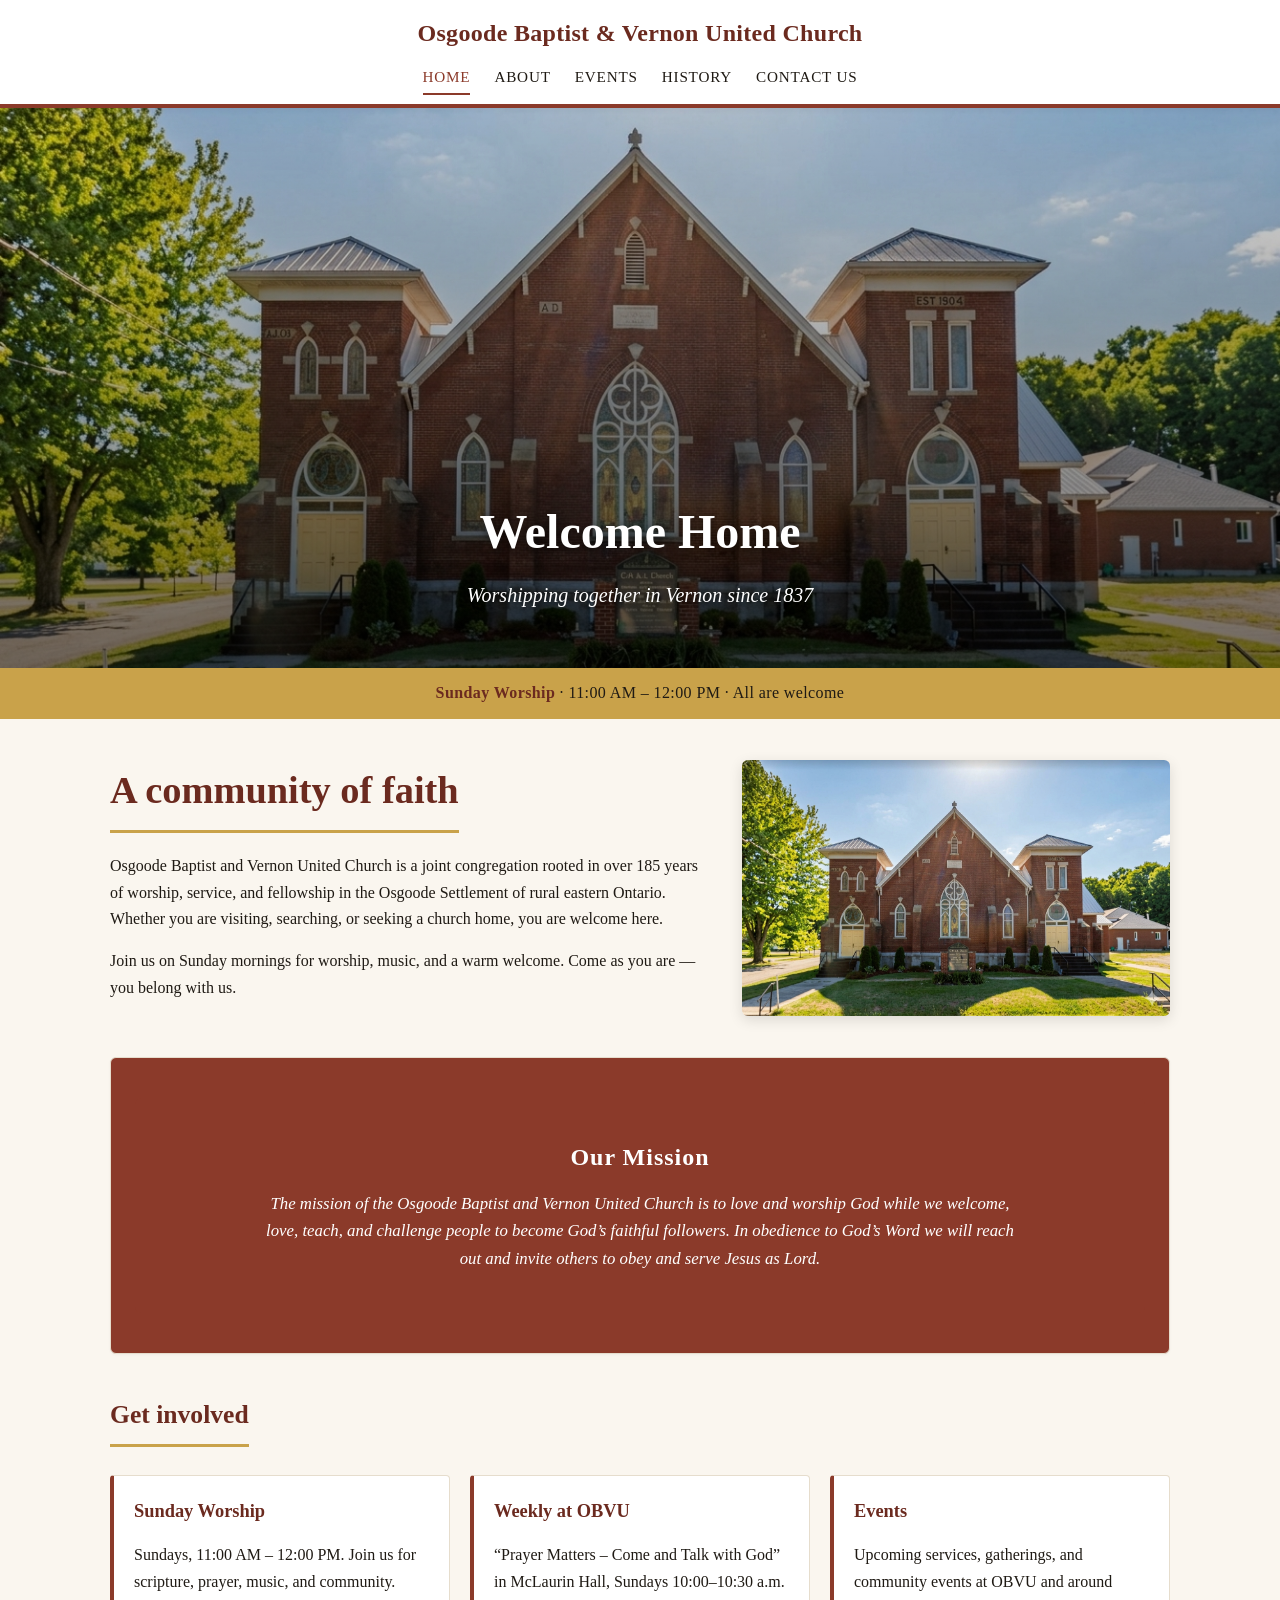
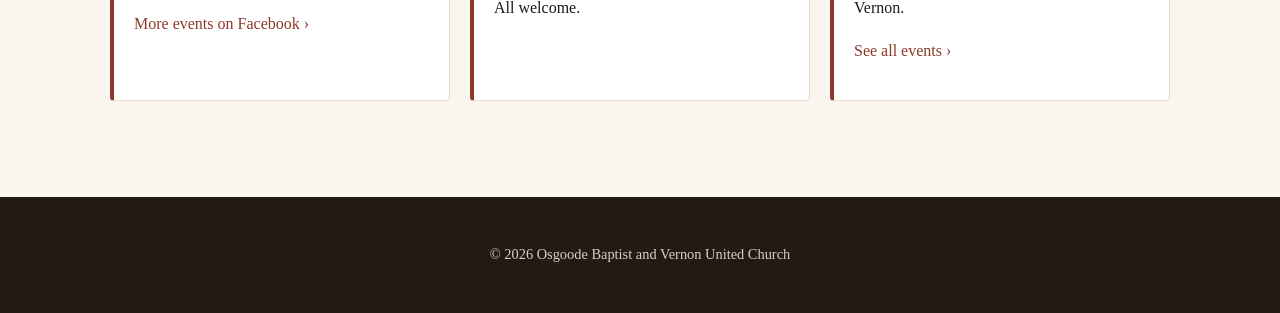
==== index.html @ bcb89e0e "." ====
<!DOCTYPE html>
<html lang="en">
<head>
<meta charset="UTF-8">
<meta name="viewport" content="width=device-width, initial-scale=1.0">
<title>Osgoode Baptist and Vernon United Church</title>
<meta name="description" content="Osgoode Baptist and Vernon United Church — a welcoming joint congregation in Vernon, Ontario serving since 1837. Sunday worship 11:00 AM – 12:00 PM. All are welcome.">
<meta name="keywords" content="Osgoode Baptist Church, Vernon United Church, Vernon Ontario church, OBVU, joint Baptist United congregation, Sunday worship Vernon, churches Osgoode">
<link rel="canonical" href="https://osgoode-baptist-and-vernon-united.github.io/">
<link rel="stylesheet" href="assets/css/styles.css">
<link rel="icon" type="image/png" href="assets/images/logo.png">

<meta property="og:type" content="website">
<meta property="og:site_name" content="Osgoode Baptist and Vernon United Church">
<meta property="og:title" content="Osgoode Baptist and Vernon United Church">
<meta property="og:description" content="A welcoming joint Baptist and United Church congregation in Vernon, Ontario, serving since 1837. Sunday worship 11:00 AM – 12:00 PM.">
<meta property="og:url" content="https://osgoode-baptist-and-vernon-united.github.io/">
<meta property="og:image" content="https://osgoode-baptist-and-vernon-united.github.io/assets/images/obvu_church.png">
<meta property="og:locale" content="en_CA">

<meta name="twitter:card" content="summary_large_image">
<meta name="twitter:title" content="Osgoode Baptist and Vernon United Church">
<meta name="twitter:description" content="A welcoming joint Baptist and United Church congregation in Vernon, Ontario. Sunday worship 11:00 AM – 12:00 PM.">
<meta name="twitter:image" content="https://osgoode-baptist-and-vernon-united.github.io/assets/images/obvu_church.png">

<script type="application/ld+json">
{
  "@context": "https://schema.org",
  "@type": "Church",
  "name": "Osgoode Baptist and Vernon United Church",
  "alternateName": "OBVU",
  "url": "https://osgoode-baptist-and-vernon-united.github.io/",
  "image": "https://osgoode-baptist-and-vernon-united.github.io/assets/images/obvu_church.png",
  "description": "A welcoming joint Baptist and United Church congregation in Vernon, Ontario, serving since 1837.",
  "foundingDate": "1837",
  "address": {
    "@type": "PostalAddress",
    "streetAddress": "8674 Ottawa Regional Rd 31",
    "addressLocality": "Vernon",
    "addressRegion": "ON",
    "postalCode": "K0A 3J0",
    "addressCountry": "CA"
  },
  "geo": {
    "@type": "GeoCoordinates",
    "latitude": 45.1608853,
    "longitude": -75.4620349
  },
  "telephone": "+1-613-821-3950",
  "email": "dwnszprd@hotmail.com",
  "sameAs": [
    "https://www.facebook.com/OBVUC/"
  ],
  "openingHoursSpecification": [{
    "@type": "OpeningHoursSpecification",
    "dayOfWeek": "Sunday",
    "opens": "11:00",
    "closes": "12:00"
  }]
}
</script>
</head>
<body>

<header class="site-header">
  <div class="header-inner">
    <a href="index.html" class="brand">Osgoode Baptist &amp; Vernon United Church</a>
    <button class="menu-toggle" aria-label="Toggle menu">&#9776;</button>
    <nav>
      <ul>
        <li><a href="index.html" class="active">Home</a></li>
        <li><a href="about.html">About</a></li>
        <li><a href="events.html">Events</a></li>
        <li><a href="history.html">History</a></li>
        <li><a href="contact.html">Contact Us</a></li>
      </ul>
    </nav>
  </div>
</header>

<div class="banner">
  <div class="banner-slide active" style="background-image: url('assets/images/obvu_church.png');"></div>
  <div class="banner-caption">
    <h1>Welcome Home</h1>
    <p>Worshipping together in Vernon since 1837</p>
  </div>
  <div class="banner-dots"></div>
</div>

<div class="service-bar">
  <strong>Sunday Worship</strong> &middot; 11:00 AM &ndash; 12:00 PM &middot; All are welcome
</div>

<main>
  <section class="welcome">
    <div>
      <h2 class="page-title">A community of faith</h2>
      <p>
        Osgoode Baptist and Vernon United Church is a joint congregation rooted in over
        185 years of worship, service, and fellowship in the Osgoode Settlement of rural
        eastern Ontario. Whether you are visiting, searching, or seeking a church home,
        you are welcome here.
      </p>
      <p>
        Join us on Sunday mornings for worship, music, and a warm welcome.
        Come as you are &mdash; you belong with us.
      </p>
    </div>
    <img src="assets/images/obvu_church.png" alt="Osgoode Baptist and Vernon United Church building" loading="lazy">
  </section>

  <section class="mission card">
    <div class="mission">
      <h2>Our Mission</h2>
      <p>
        The mission of the Osgoode Baptist and Vernon United Church is to love and worship God
        while we welcome, love, teach, and challenge people to become God&rsquo;s faithful followers.
        In obedience to God&rsquo;s Word we will reach out and invite others to obey and serve
        Jesus as Lord.
      </p>
    </div>
  </section>

  <section>
    <h2 class="page-title" style="font-size:1.6rem;">Get involved</h2>
    <div class="tiles">
      <div class="tile">
        <h3>Sunday Worship</h3>
        <p>Sundays, 11:00 AM &ndash; 12:00 PM. Join us for scripture, prayer, music, and community.</p>
        <p><a href="https://www.facebook.com/OBVUC/" target="_blank" rel="noopener">More events on Facebook &rsaquo;</a></p>
      </div>
      <div class="tile">
        <h3>Weekly at OBVU</h3>
        <p>&ldquo;Prayer Matters &ndash; Come and Talk with God&rdquo; in McLaurin Hall, Sundays 10:00&ndash;10:30 a.m. All welcome.</p>
      </div>
      <div class="tile">
        <h3>Events</h3>
        <p>Upcoming services, gatherings, and community events at OBVU and around Vernon.</p>
        <p><a href="events.html">See all events &rsaquo;</a></p>
      </div>
    </div>
  </section>
</main>

<footer class="site-footer">
  <p>&copy; <span id="year"></span> Osgoode Baptist and Vernon United Church</p>
</footer>

<script src="assets/js/script.js"></script>
<script>document.getElementById('year').textContent = new Date().getFullYear();</script>
</body>
</html>
---- assets/css/styles.css ----
:root {
  --brick: #8b3a2a;
  --brick-dark: #6b2a1f;
  --cream: #faf6ef;
  --ink: #1f1a14;
  --muted: #5a4f44;
  --gold: #c9a24a;
  --line: #e6ddcd;
  --max: 1100px;
}

* { box-sizing: border-box; }

html { scroll-behavior: smooth; }

body {
  margin: 0;
  font-family: Georgia, "Times New Roman", serif;
  color: var(--ink);
  background: var(--cream);
  line-height: 1.65;
}

a { color: var(--brick); text-decoration: none; }
a:hover { text-decoration: underline; }

img { max-width: 100%; display: block; }

/* Header & navigation */
.site-header {
  background: #fff;
  border-bottom: 4px solid var(--brick);
  position: sticky;
  top: 0;
  z-index: 50;
  box-shadow: 0 2px 6px rgba(0,0,0,0.05);
}

.header-inner {
  max-width: var(--max);
  margin: 0 auto;
  padding: 0.9rem 1.25rem;
  display: flex;
  flex-direction: column;
  align-items: center;
  gap: 0.6rem;
  position: relative;
}

.brand {
  text-align: center;
  color: var(--brick-dark);
  font-size: clamp(1.1rem, 2.5vw, 1.5rem);
  font-weight: 700;
  letter-spacing: 0.3px;
}

.brand:hover { text-decoration: none; }

nav ul {
  list-style: none;
  margin: 0;
  padding: 0;
  display: flex;
  gap: 1.5rem;
}

nav a {
  color: var(--ink);
  font-size: 0.95rem;
  text-transform: uppercase;
  letter-spacing: 0.8px;
  padding: 0.5rem 0;
  border-bottom: 2px solid transparent;
  transition: border-color 0.2s ease, color 0.2s ease;
}

nav a:hover,
nav a.active {
  border-color: var(--brick);
  color: var(--brick);
  text-decoration: none;
}

.menu-toggle {
  position: absolute;
  top: 0.9rem;
  right: 1.25rem;
  display: none;
  background: none;
  border: none;
  font-size: 1.6rem;
  cursor: pointer;
  color: var(--brick);
}

/* Rotating banner */
.banner {
  position: relative;
  width: 100%;
  height: min(70vh, 560px);
  overflow: hidden;
  background: #111;
}

.banner-slide {
  position: absolute;
  inset: 0;
  background-size: cover;
  background-position: center;
  opacity: 0;
  transition: opacity 1.2s ease-in-out;
}

.banner-slide.active { opacity: 1; }

.banner-slide::after {
  content: "";
  position: absolute;
  inset: 0;
  background: linear-gradient(to bottom, rgba(0,0,0,0.15), rgba(0,0,0,0.55));
}

.banner-caption {
  position: absolute;
  bottom: 10%;
  left: 0;
  right: 0;
  text-align: center;
  color: #fff;
  text-shadow: 0 2px 10px rgba(0,0,0,0.6);
  padding: 0 1.5rem;
  z-index: 2;
}

.banner-caption h1 {
  font-size: clamp(1.8rem, 4vw, 3rem);
  margin: 0 0 0.5rem;
  font-weight: 700;
}

.banner-caption p {
  font-size: clamp(1rem, 1.6vw, 1.25rem);
  margin: 0;
  font-style: italic;
}

.banner-dots {
  position: absolute;
  bottom: 1.25rem;
  left: 0;
  right: 0;
  display: flex;
  gap: 0.5rem;
  justify-content: center;
  z-index: 3;
}

.banner-dots button {
  width: 10px;
  height: 10px;
  border-radius: 50%;
  border: 1px solid #fff;
  background: rgba(255,255,255,0.3);
  cursor: pointer;
  padding: 0;
}

.banner-dots button.active { background: #fff; }

.service-bar {
  background: var(--gold);
  color: var(--ink);
  text-align: center;
  padding: 0.75rem 1.25rem;
  font-size: 1rem;
  letter-spacing: 0.4px;
}

.service-bar strong { color: var(--brick-dark); }

/* Content layout */
main {
  max-width: var(--max);
  margin: 0 auto;
  padding: 2.5rem 1.25rem 3.5rem;
}

.page-title {
  color: var(--brick-dark);
  font-size: clamp(1.8rem, 3vw, 2.5rem);
  margin: 0 0 0.25rem;
  border-bottom: 3px solid var(--gold);
  padding-bottom: 0.5rem;
  display: inline-block;
}

.page-sub {
  color: var(--muted);
  font-style: italic;
  margin: 0 0 2rem;
}

section { margin-bottom: 2.5rem; }

section h2 {
  color: var(--brick-dark);
  font-size: 1.5rem;
  margin: 2rem 0 0.75rem;
}

section h3 {
  color: var(--brick);
  font-size: 1.15rem;
  margin: 1.5rem 0 0.5rem;
}

.card {
  background: #fff;
  border: 1px solid var(--line);
  border-radius: 6px;
  padding: 1.5rem 1.75rem;
  box-shadow: 0 1px 3px rgba(0,0,0,0.04);
}

.welcome {
  display: grid;
  grid-template-columns: 1.4fr 1fr;
  gap: 2rem;
  align-items: center;
  margin-bottom: 2.5rem;
}

.welcome img {
  border-radius: 6px;
  box-shadow: 0 4px 14px rgba(0,0,0,0.12);
}

.mission {
  background: var(--brick);
  color: #fff;
  padding: 2.5rem 1.5rem;
  text-align: center;
  border-radius: 6px;
}

.mission h2 {
  color: #fff;
  margin-top: 0;
  letter-spacing: 1px;
}

.mission p {
  max-width: 760px;
  margin: 0 auto;
  font-size: 1.05rem;
  font-style: italic;
}

.tiles {
  display: grid;
  grid-template-columns: repeat(auto-fit, minmax(240px, 1fr));
  gap: 1.25rem;
  margin-top: 1.5rem;
}

.tile {
  background: #fff;
  border: 1px solid var(--line);
  border-left: 4px solid var(--brick);
  border-radius: 4px;
  padding: 1.25rem;
}

.tile h3 { margin-top: 0; color: var(--brick-dark); }

/* History layout with sticky TOC */
.history-layout {
  display: grid;
  grid-template-columns: 230px 1fr;
  gap: 2.5rem;
  align-items: start;
}

.toc {
  position: sticky;
  top: 140px;
  max-height: calc(100vh - 160px);
  overflow-y: auto;
}

.toc h2 {
  font-size: 0.75rem;
  text-transform: uppercase;
  letter-spacing: 1.5px;
  color: var(--brick-dark);
  margin: 0 0 0.75rem;
  padding-bottom: 0.5rem;
  border-bottom: 2px solid var(--gold);
}

.toc ol {
  list-style: none;
  padding: 0;
  margin: 0;
}

.toc li { margin: 0; }

.toc a {
  display: block;
  padding: 0.45rem 0.75rem;
  font-size: 0.88rem;
  color: var(--muted);
  border-left: 3px solid transparent;
  line-height: 1.35;
  transition: color 0.15s ease, border-color 0.15s ease;
}

.toc a:hover {
  color: var(--brick);
  border-left-color: var(--brick);
  background: var(--cream);
  text-decoration: none;
}

@media (max-width: 880px) {
  .history-layout { grid-template-columns: 1fr; gap: 1.5rem; }
  .toc {
    position: static;
    max-height: none;
    background: #fff;
    border: 1px solid var(--line);
    border-radius: 6px;
    padding: 1rem 1.25rem;
  }
}

/* History */
.history-body {
  padding: 2rem 2.25rem;
  font-size: 1.02rem;
  line-height: 1.75;
  scroll-margin-top: 140px;
}

.history-body h2 { scroll-margin-top: 140px; }
.history-layout #mission { scroll-margin-top: 140px; }

.history-body p { margin: 0 0 1.1rem; }
.history-body em { color: var(--muted); }

.history-body > p:first-of-type::first-letter {
  float: left;
  font-size: 3.8rem;
  line-height: 0.9;
  padding: 0.35rem 0.7rem 0.1rem 0;
  color: var(--brick);
  font-weight: 700;
  font-family: Georgia, "Times New Roman", serif;
}

.history-body h2 {
  margin-top: 2.75rem;
  padding-top: 1.75rem;
  border-top: 1px solid var(--line);
  font-size: 1.45rem;
  letter-spacing: 0.3px;
}

.history-body h2::before {
  content: "";
  display: block;
  width: 48px;
  height: 3px;
  background: var(--gold);
  margin-bottom: 0.65rem;
}

.history-body h2:first-of-type {
  border-top: none;
  padding-top: 0.5rem;
}

@media (max-width: 600px) {
  .history-body { padding: 1.5rem 1.25rem; }
  .history-body > p:first-of-type::first-letter { font-size: 3rem; }
}

/* Events */
.events {
  list-style: none;
  padding: 0;
  margin: 0;
}

.events li {
  display: grid;
  grid-template-columns: 110px 1fr;
  gap: 1rem;
  padding: 0.7rem 0;
  border-bottom: 1px solid var(--line);
}

.events li:last-child { border-bottom: none; }

.events .date {
  color: var(--brick-dark);
  font-weight: 700;
  white-space: nowrap;
}

@media (max-width: 600px) {
  .events li {
    grid-template-columns: 1fr;
    gap: 0.2rem;
  }
}

/* Contact */
.contact-grid {
  display: grid;
  grid-template-columns: 1fr 1fr;
  gap: 2rem;
}

.contact-info dl {
  margin: 0;
  display: grid;
  gap: 1.1rem;
}

.contact-info dt {
  font-size: 0.75rem;
  text-transform: uppercase;
  letter-spacing: 1.3px;
  font-weight: 700;
  color: var(--brick);
  margin-bottom: 0.15rem;
}

.contact-info dd {
  margin: 0;
  font-size: 1.05rem;
  line-height: 1.5;
}

.contact-info dd a { font-weight: 600; }

.contact-info .muted { color: var(--muted); font-size: 0.92rem; }

.note {
  margin-top: 1.75rem;
  padding: 0.9rem 1.1rem;
  border-left: 4px solid var(--gold);
  background: var(--cream);
  color: var(--muted);
  font-style: italic;
  border-radius: 0 4px 4px 0;
  font-size: 0.95rem;
}

.map-card { padding-bottom: 1.25rem; }

.map-card .map { height: 420px; }

.map-link {
  margin: 0.75rem 0 0;
  font-size: 0.9rem;
  text-align: right;
}

form label {
  display: block;
  font-weight: 600;
  margin: 0.75rem 0 0.25rem;
  color: var(--ink);
}

form input,
form textarea {
  width: 100%;
  padding: 0.65rem 0.75rem;
  border: 1px solid var(--line);
  border-radius: 4px;
  font: inherit;
  background: #fff;
}

form textarea { min-height: 140px; resize: vertical; }

form button {
  margin-top: 1rem;
  background: var(--brick);
  color: #fff;
  border: none;
  padding: 0.75rem 1.5rem;
  font-size: 1rem;
  border-radius: 4px;
  cursor: pointer;
  letter-spacing: 0.5px;
}

form button:hover { background: var(--brick-dark); }

.map {
  width: 100%;
  height: 380px;
  border: 1px solid var(--line);
  border-radius: 4px;
}

/* Footer */
.site-footer {
  background: #241a14;
  color: #d9cfbf;
  padding: 2rem 1.25rem;
  text-align: center;
  font-size: 0.9rem;
}

.site-footer a { color: var(--gold); }

/* Responsive */
@media (max-width: 780px) {
  .menu-toggle { display: block; }

  .brand { padding: 0 2.5rem; }

  nav {
    position: absolute;
    top: 100%;
    left: 0;
    right: 0;
    background: #fff;
    border-bottom: 1px solid var(--line);
    display: none;
  }

  nav.open { display: block; }

  nav ul {
    flex-direction: column;
    gap: 0;
    padding: 0.5rem 1.25rem;
  }

  nav a {
    display: block;
    padding: 0.75rem 0;
    border-bottom: 1px solid var(--line);
  }

  nav li:last-child a { border-bottom: none; }

  .welcome,
  .contact-grid {
    grid-template-columns: 1fr;
  }

  .banner { height: 50vh; }
}
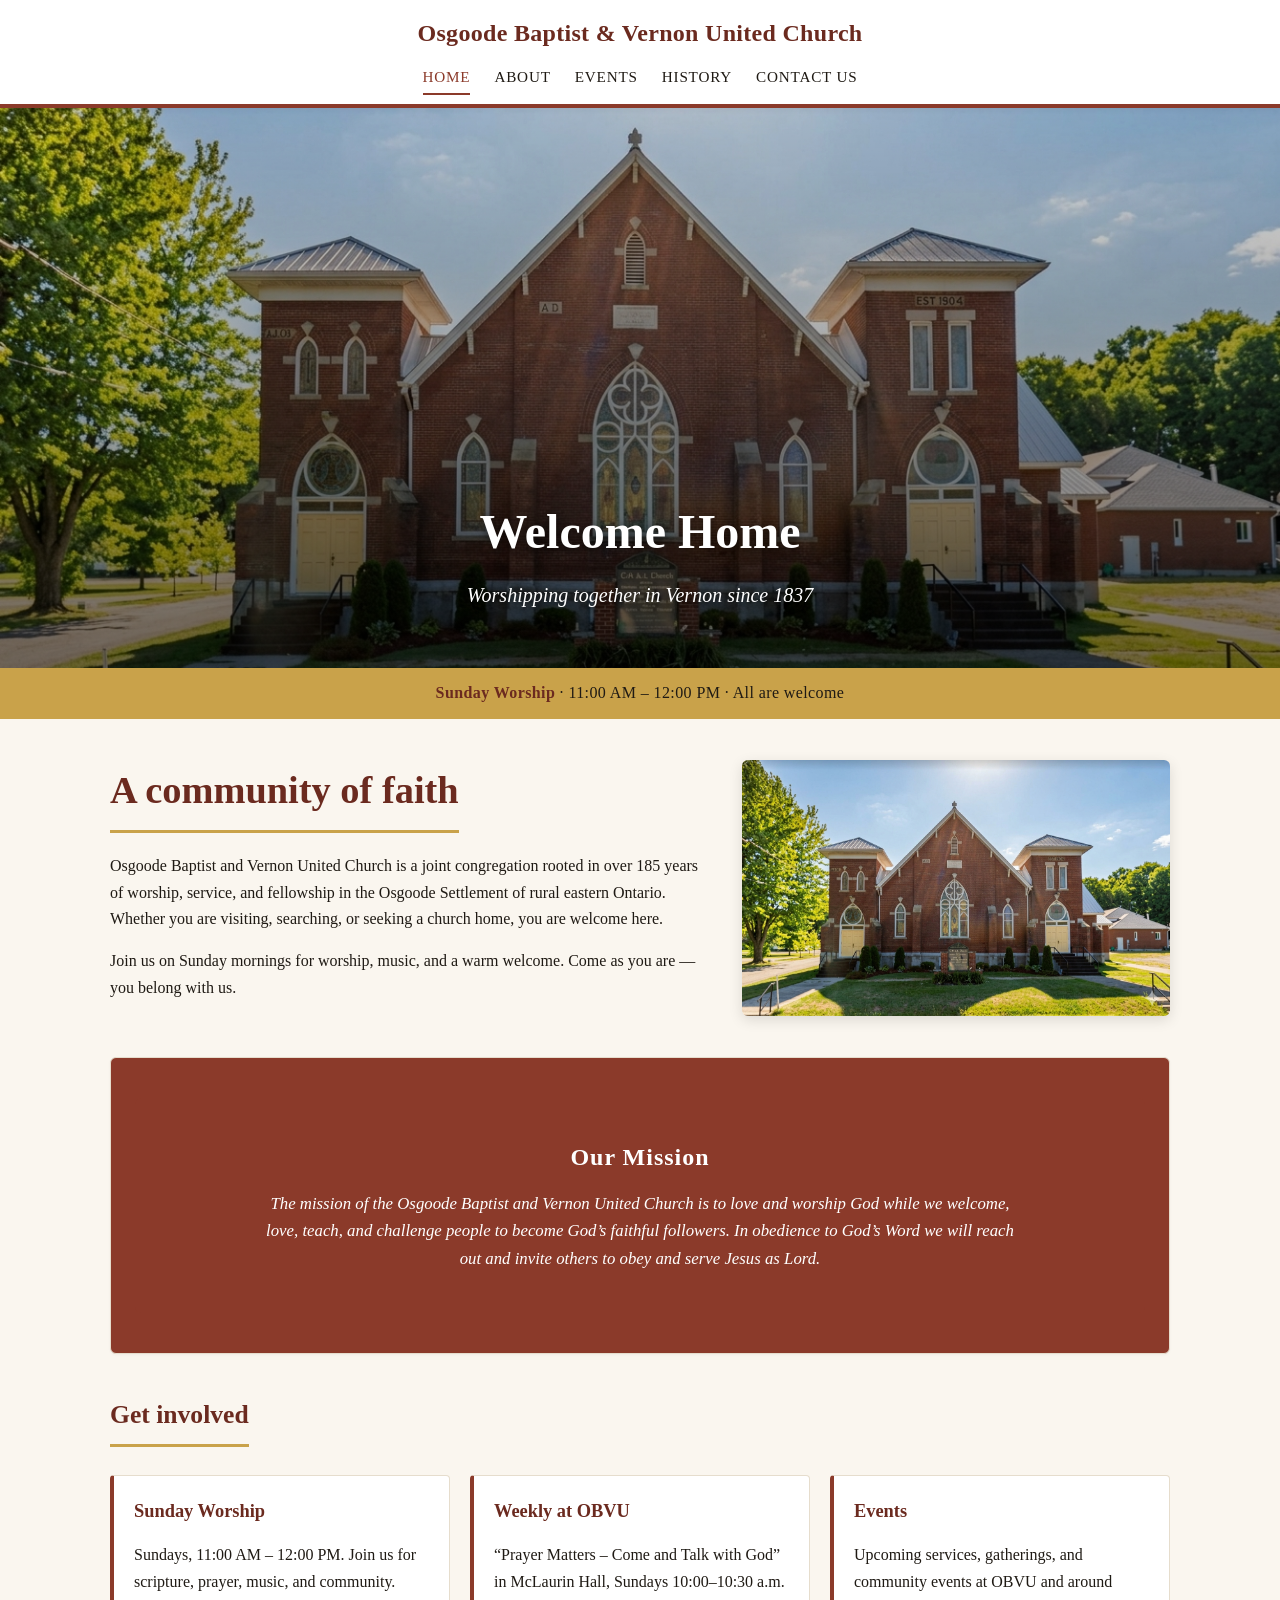
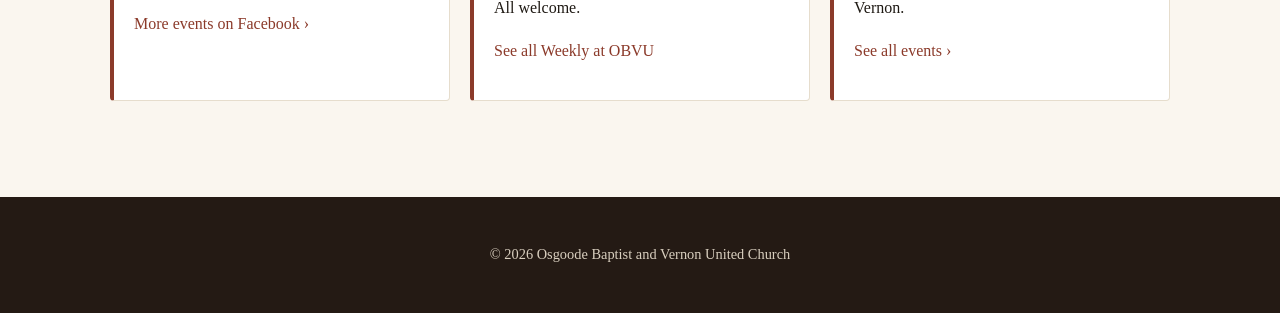
==== commit 233d24ad: "added a link on the Home page to the Weekly at OBVU events" ====
--- a/index.html
+++ b/index.html
@@ -35,7 +35,7 @@
   "foundingDate": "1837",
   "address": {
     "@type": "PostalAddress",
-    "streetAddress": "8674 Ottawa Regional Rd 31",
+    "streetAddress": "8674 Bank Street",
     "addressLocality": "Vernon",
     "addressRegion": "ON",
     "postalCode": "K0A 3J0",
@@ -132,6 +132,7 @@
       <div class="tile">
         <h3>Weekly at OBVU</h3>
         <p>&ldquo;Prayer Matters &ndash; Come and Talk with God&rdquo; in McLaurin Hall, Sundays 10:00&ndash;10:30 a.m. All welcome.</p>
+        <p><a href="events.html#weekly">See all Weekly at OBVU</a></p>
       </div>
       <div class="tile">
         <h3>Events</h3>
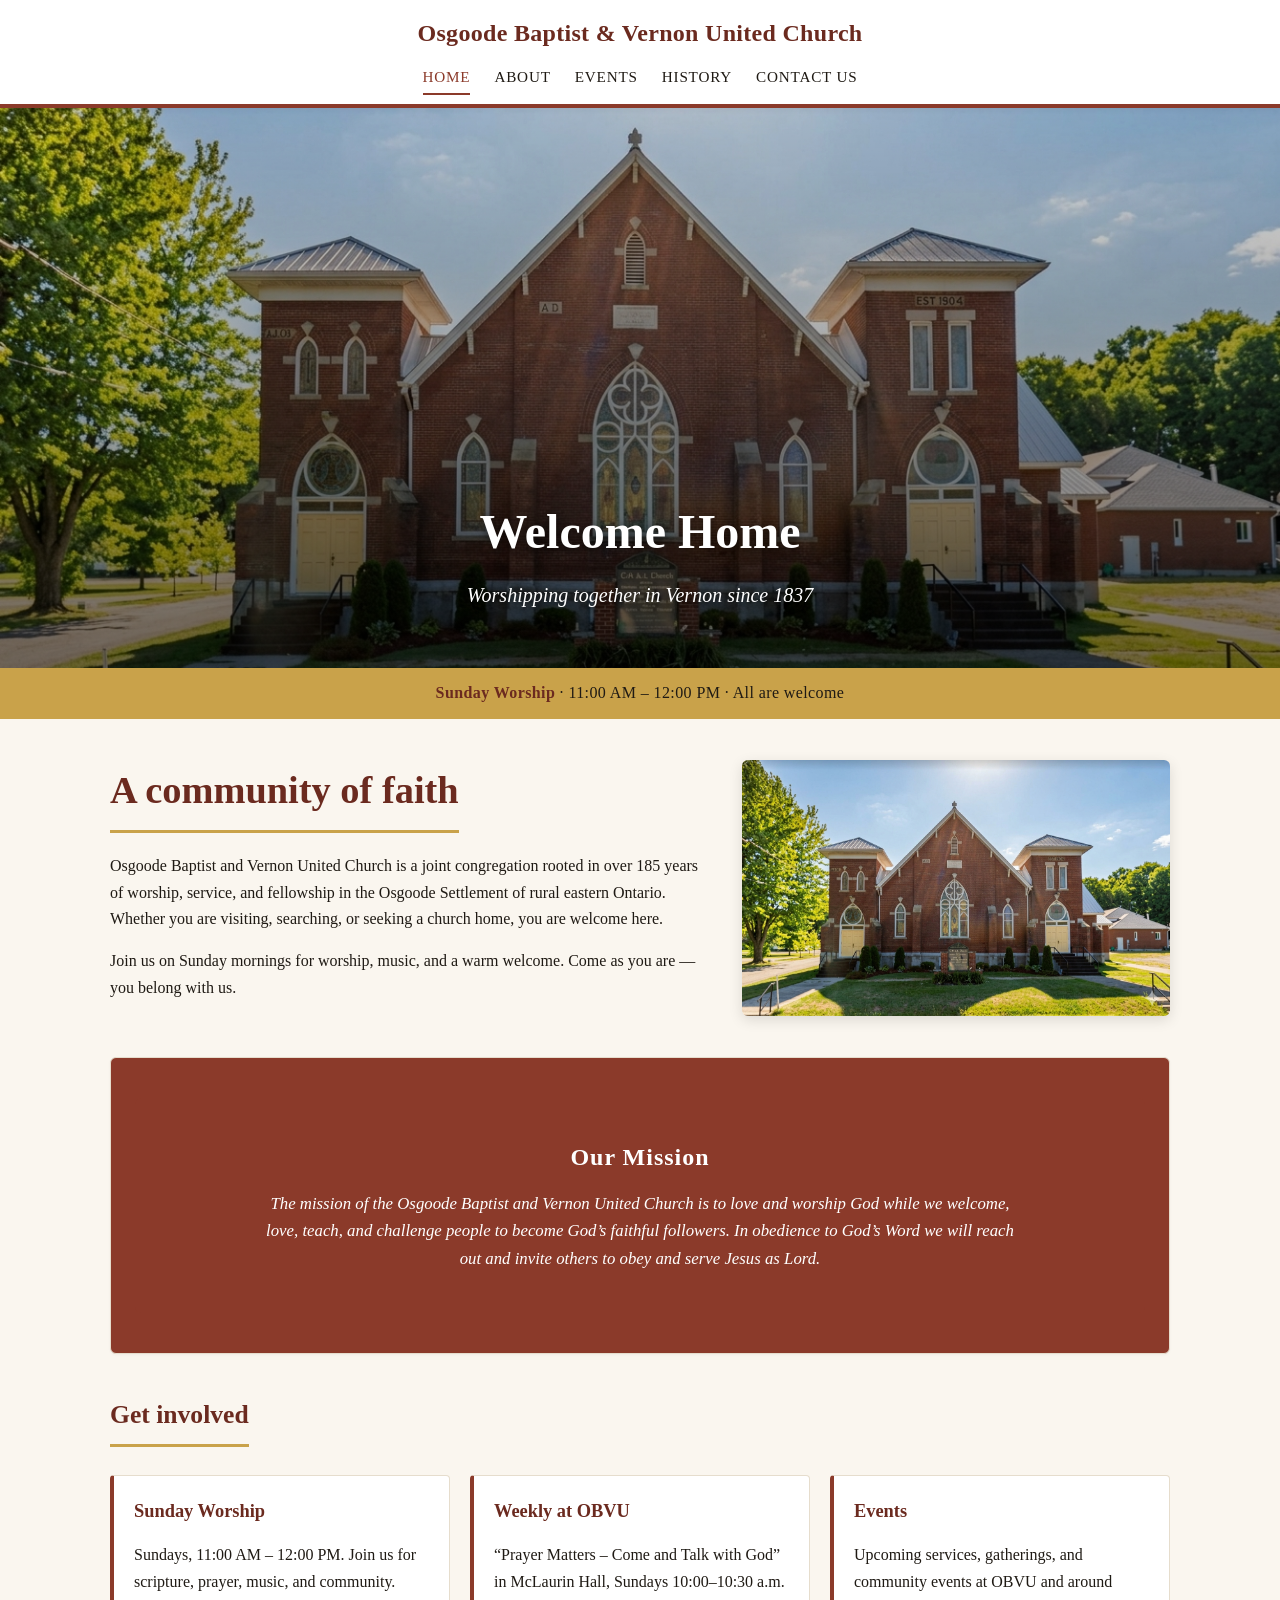
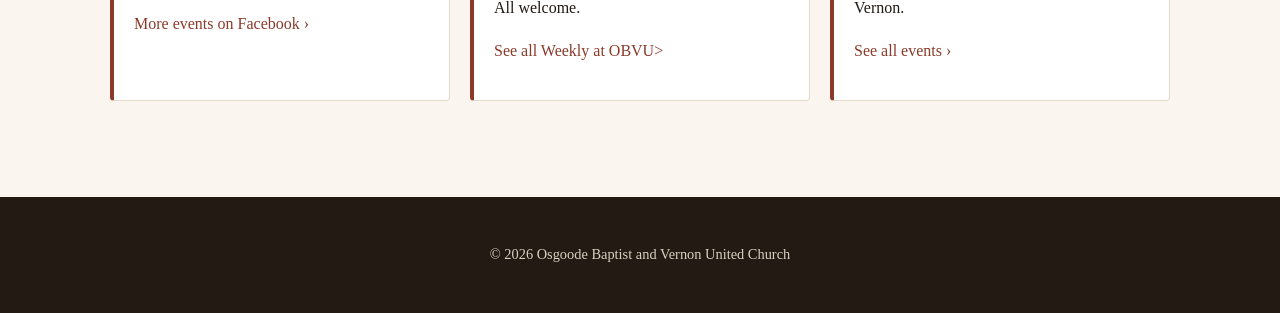
==== commit 66006bba: "..." ====
--- a/index.html
+++ b/index.html
@@ -132,7 +132,7 @@
       <div class="tile">
         <h3>Weekly at OBVU</h3>
         <p>&ldquo;Prayer Matters &ndash; Come and Talk with God&rdquo; in McLaurin Hall, Sundays 10:00&ndash;10:30 a.m. All welcome.</p>
-        <p><a href="events.html#weekly">See all Weekly at OBVU</a></p>
+        <p><a href="events.html#weekly">See all Weekly at OBVU&gt;</a></p>
       </div>
       <div class="tile">
         <h3>Events</h3>
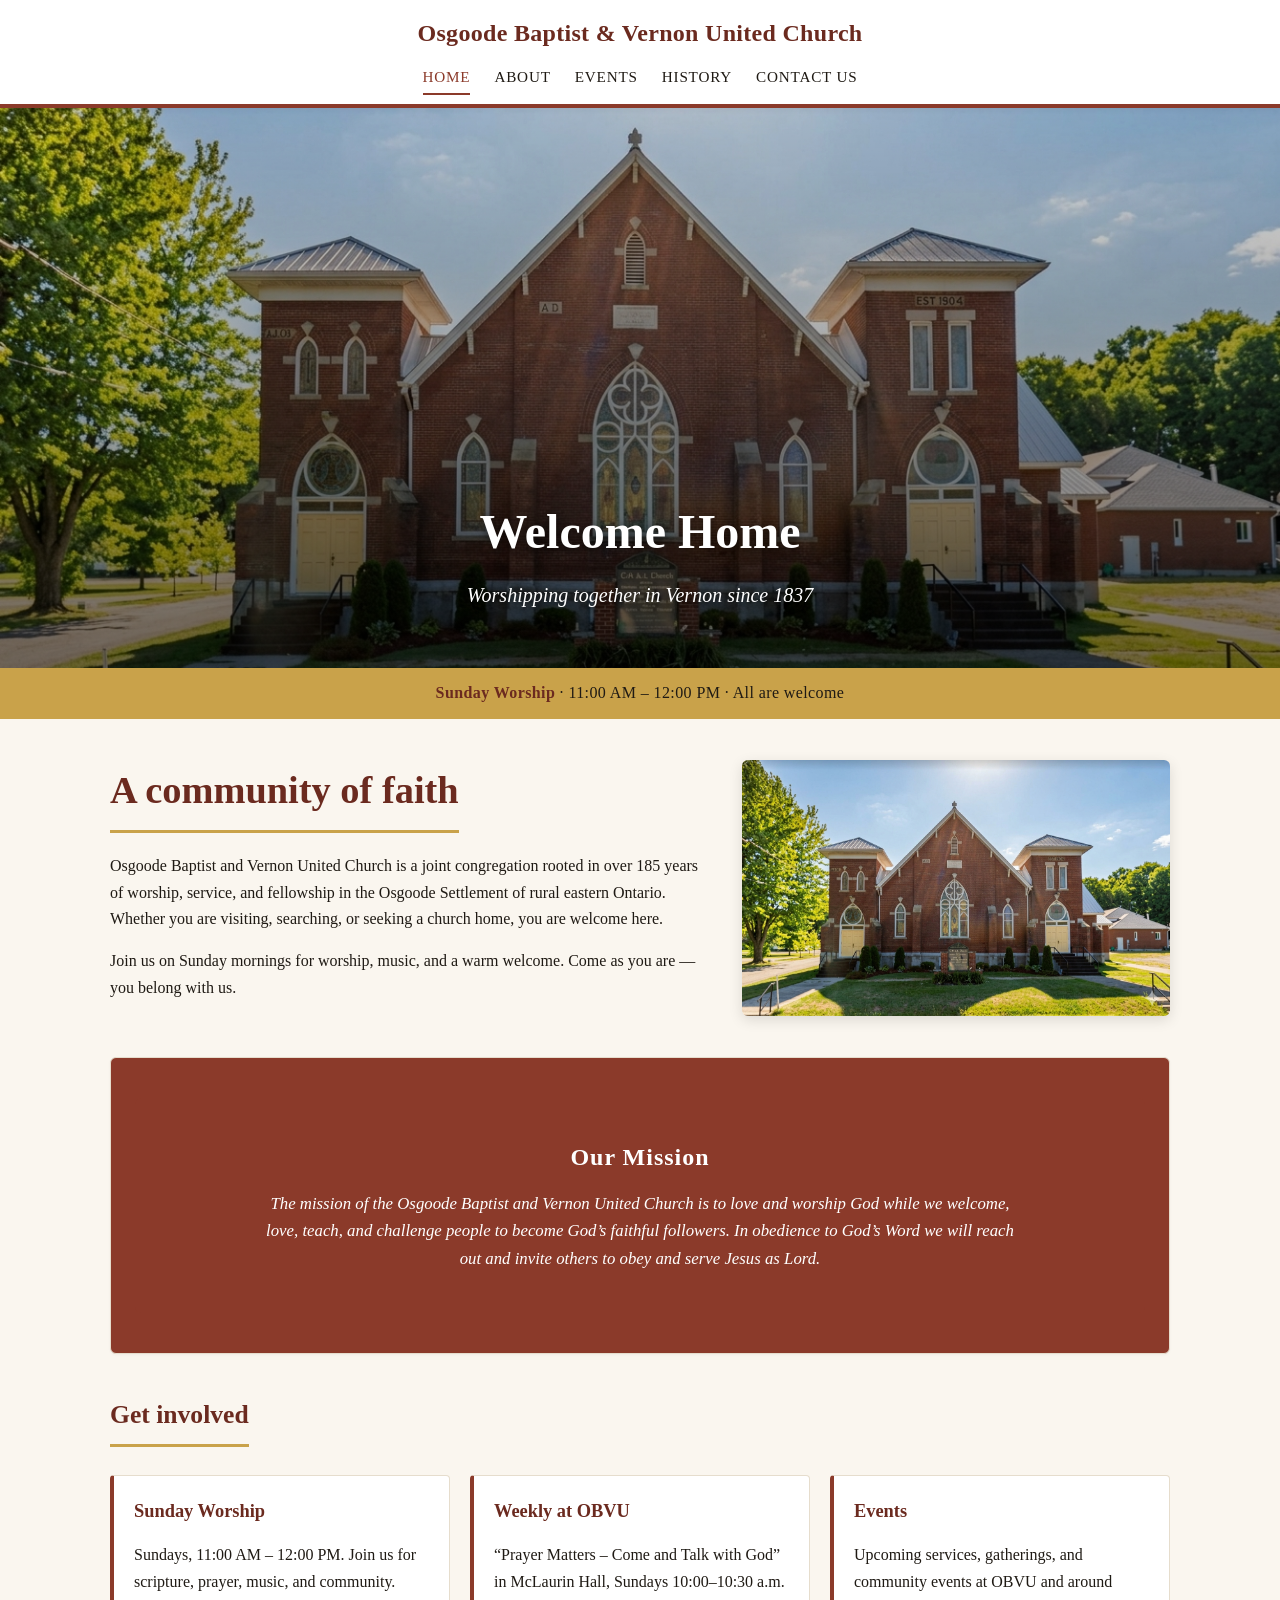
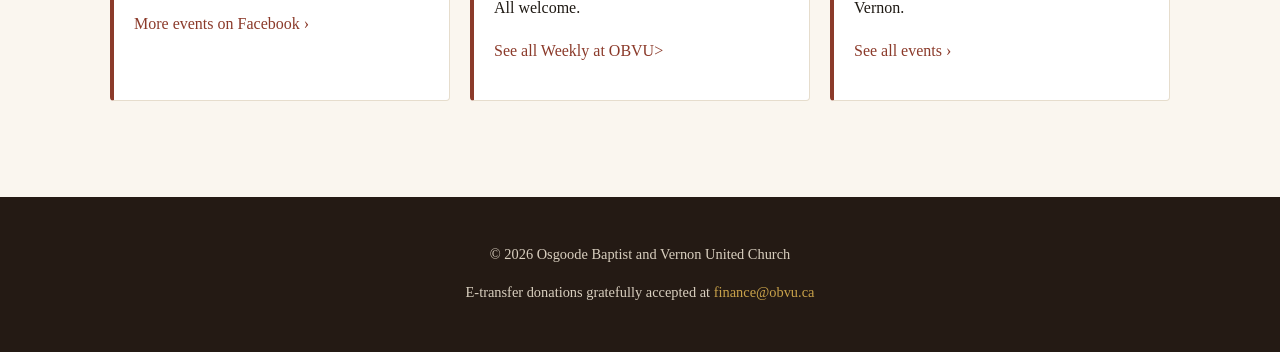
==== commit 6f3dff1b: "added e-transfer donations to the home page" ====
--- a/index.html
+++ b/index.html
@@ -145,6 +145,7 @@
 
 <footer class="site-footer">
   <p>&copy; <span id="year"></span> Osgoode Baptist and Vernon United Church</p>
+  <p>E-transfer donations gratefully accepted at <a href="mailto:finance@obvu.ca">finance@obvu.ca</a></p>
 </footer>
 
 <script src="assets/js/script.js"></script>
